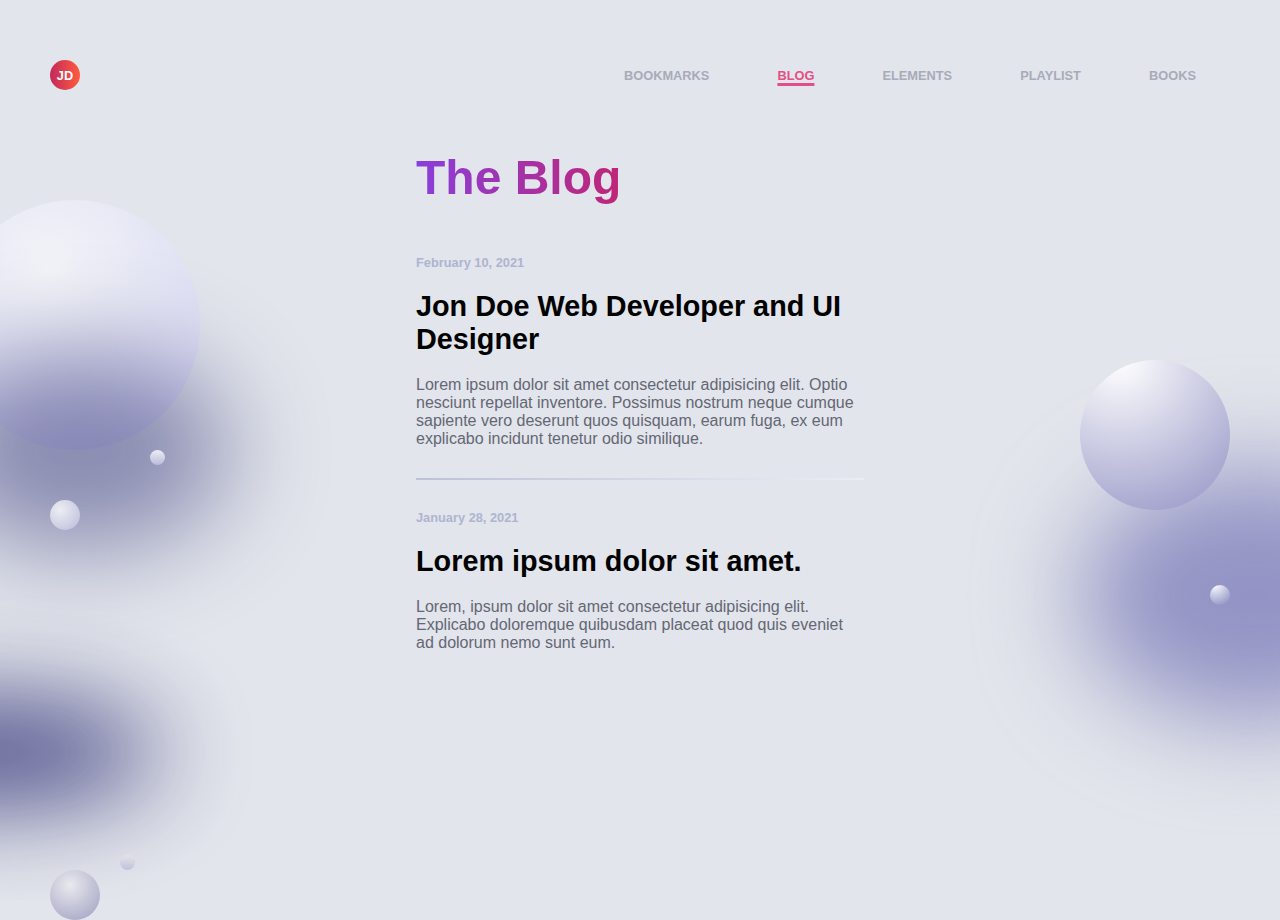
==== index.html @ 6b87f164 "UI Blog" ====
<!DOCTYPE html>
<html lang="en">
  <head>
    <meta charset="UTF-8" />
    <meta http-equiv="X-UA-Compatible" content="IE=edge" />
    <meta name="viewport" content="width=device-width, initial-scale=1.0" />
    <link rel="stylesheet" href="https://cdnjs.cloudflare.com/ajax/libs/font-awesome/5.15.2/css/all.min.css"/>
    <link rel="stylesheet" href="style.css" />
    <title>UI Blog Page</title>
  </head>
  <body>
    <header class="toggle">
      <div class="logo">
        <h1 id="logo">JD</h1>
      </div>
      <div class="nav" id="nav">
        <ul>
          <li>bookmarks</li>
          <li class="active">blog</li>
          <li>elements</li>
          <li>playlist</li>
          <li>books</li>
        </ul>
      </div>
      <div class="burger">
        <i class="fas fa-bars fa-lg" id="show"></i>
        <i class="fas fa-times fa-lg" onclick="close()" id="close"></i>
      </div>
    </header>

    <section class="container">
      <div class="info">
        <h1 class="title">The Blog</h1>
        <h4 class="date">February 10, 2021</h4>
        <h2 class="subtitle">Jon Doe Web Developer and UI Designer</h2>
        <p>
          Lorem ipsum dolor sit amet consectetur adipisicing elit. Optio
          nesciunt repellat inventore. Possimus nostrum neque cumque sapiente
          vero deserunt quos quisquam, earum fuga, ex eum explicabo incidunt
          tenetur odio similique.
        </p>

        <div class="line"></div>

        <h4 class="date">January 28, 2021</h4>
        <h2 class="subtitle">Lorem ipsum dolor sit amet.</h2>
        <p>
          Lorem, ipsum dolor sit amet consectetur adipisicing elit. Explicabo
          doloremque quibusdam placeat quod quis eveniet ad dolorum nemo sunt
          eum.
        </p>
      </div>
    </section>
    <div class="circle1"></div>
    <div class="circle11"></div>
    <div class="circle12"></div>
    <div class="circle2"></div>
    <div class="circle23"></div>
    <div class="circle3"></div>
    <div class="circle33"></div>
    <div class="shadow1"></div>
    <div class="shadow2"></div>

    <script>
const burger = document.querySelector(".burger");
const header = document.querySelector(".toggle");
burger.addEventListener("click", () => {
header.classList.toggle("show");
})
    </script>
  </body>
</html>
---- style.css ----
* {
  padding: 0;
  margin: 0;
  box-sizing: border-box;
}
body,
html {
  min-width: 350px;   
  width: 100%;
  height: 100vh;
  font-family: "Poppins", sans-serif;
  background-color: #e2e5eb;
  overflow: hidden;
}
header {
  width: 100%;
  height: 100px;
  padding: 50px 50px 0px 50px;
  display: flex;
  align-items: center;
  justify-content: space-between;
}
header .nav {
  width: 50%;
  right: 50px;
  position: absolute;
}
header .nav > ul {
    width: 100%;
  display: flex;
  flex-direction: row;
  justify-content: space-around;
  text-transform: uppercase;
  list-style: none;
  font-weight: 600;
}
.logo {
  width: 35px;
  height: 35px;
  display: flex;
  align-items: center;
  justify-content: center;
  border-radius: 50%;
  background: linear-gradient(to right, rgb(194, 41, 92), rgb(255, 91, 62));
  cursor: pointer;
}
#logo {
  color: white;
  font-size: 1rem;
}
.nav > ul > li {
  color: #a8abb9;
  cursor: pointer;
}
#show{
    position: relative;
    display: none;
    cursor: pointer;
}
#close{
    position: relative;
    display: none;
    cursor: pointer;
}
.toggle.show #close{
    display: flex;
}
.toggle.show #show{
    display: none;
}
.toggle.show .nav{
    display: flex;
    flex-direction: column;
    height: 200px;
    top: 100px;
    right: 50px;
    align-items: flex-end;
    text-align: right;
    z-index: 6;
}
.toggle.show .nav > ul{
    height: 100%;
    flex-direction: column;
    justify-content: space-between;
}
.toggle.show .nav > ul > li{
    color: #5e636f;
}

header .nav > ul > li:hover{
    color:#e54e84 ;
}
.active {
  color: #e54e84 !important;
    text-decoration: underline;
    text-underline-position: under;
    text-decoration-thickness: 3px;
    text-decoration-style: solid;
    text-decoration-line: underline;
    text-decoration-color: #e54e84 !important;
}
.container {
  width: 100%;
  height: auto;
  display: flex;
  flex-direction: column;
  align-items: center;
  overflow: hidden;
  position: relative;
}
.info {
  width: 35%;
}
.container .title {
  font-size: 5rem;
  padding: 50px 0px;
  background: linear-gradient(to right, #893fdb, #ff0700);
  -webkit-background-clip: text;
  -webkit-text-fill-color: transparent;
}
.container .subtitle {
  font-size: 2.2rem;
  font-weight: 600;
  padding: 20px 0;
}
h4 {
  color: #aeb4d1;
  font-size: 0.8rem;
}
p {
  color: #646774;
}
.line {
  margin: 30px 0px;
  width: 100%;
  height: 2px;
  background: linear-gradient(to right, #bbc1d8, #ebedf5);
}
.circle1 {
  position: absolute;
  top: 200px;
  left: -50px;
  width: 250px;
  height: 250px;
  border-radius: 50%;
  background: radial-gradient(circle at 100px 70px, #f3f5f8, #d5d5f1);
}
.circle1::after {
  content: "";
  position: absolute;
  bottom: -100px;
  left: -20px;
  background-color: #313177;
  width: 120%;
  height: 80%;
  border-radius: 50%;
  z-index: 2;
  filter: blur(50px);
  opacity: 0.5;
}
.circle11 {
  position: absolute;
  top: 500px;
  left: 50px;
  width: 30px;
  height: 30px;
  border-radius: 50%;
  background: radial-gradient(circle at 10px 10px, #ebeef3, #bbbbdb);
  z-index: 3;
}
.circle12 {
  position: absolute;
  top: 450px;
  left: 150px;
  width: 15px;
  height: 15px;
  border-radius: 50%;
  background: linear-gradient(to bottom, #ebeef3, #bbbbdb);
  z-index: 3;
}
.circle2 {
  position: absolute;
  bottom: -20px;
  left: 50px;
  width: 50px;
  height: 50px;
  border-radius: 50%;
  background: radial-gradient(circle at 20px 15px, #e9e9ee, #9e9ec1);
  z-index: 3;
}
.shadow1 {
  position: relative;
  bottom: 1%;
  left: -190px;
  background-color: #313177;
  width: 350px;
  height: 100px;
  border-radius: 50%;
  z-index: 2;
  filter: blur(50px);
  opacity: 0.9;
}
.circle23 {
  position: absolute;
  bottom: 30px;
  left: 120px;
  width: 15px;
  height: 15px;
  border-radius: 50%;
  background: linear-gradient(to bottom, #e3e3e9, #c1c1dd);
  z-index: 3;
}
.circle3 {
  position: absolute;
  top: 40%;
  right: 50px;
  width: 150px;
  height: 150px;
  border-radius: 50%;
  background: radial-gradient(circle at 40px 0px, #ffffff, #9393c5);
  z-index: 3;
}
.shadow2 {
  position: absolute;
  bottom: 180px;
  right: -150px;
  background-color: #9393c5;
  width: 350px;
  height: 250px;
  border-radius: 50%;
  z-index: 2;
  filter: blur(50px);
}
.circle33 {
  position: absolute;
  top: 65%;
  right: 50px;
  width: 20px;
  height: 20px;
  border-radius: 50%;
  background: radial-gradient(circle at 5px 0px, #fbfbff, #8388bb);
  z-index: 3;
}

@media (min-device-width: 1024px){
    .toggle.show .nav{
        display: none;
    }
    .container .title{
            font-size: 3rem;
        }
        .container .subtitle {
            font-size: 1.8rem;
        }
        .nav > ul > li {
            font-size: 0.8rem;
        }
        #logo{
            font-size: 0.8rem;
        }
        .logo {
            width: 30px;
            height: 30px;
        }
        .shadow1{
            bottom: -50px;
        }
        .burger{
            display: none;
        }
    }

    @media (min-device-width: 768px) and (max-width: 1024px) {
        .toggle.show .nav{
            display: none;
        }
        .nav{
            display: flex;
        }
    .info{
        width: 50%;
    }
    .container .title{
        font-size: 3rem;
    }
    .container .subtitle {
        font-size: 1.8rem;
    }
    .nav > ul > li {
        font-size: 0.8rem;
    }
    #logo{
        font-size: 0.8rem;
    }
    .logo {
        width: 30px;
        height: 30px;
    }
    header .nav{
        width: 70%;
    }
    .burger{
        display: none;
    }
}

@media (min-device-width: 350px) and (max-width: 767px) {
    .toggle.show .nav{
        display: flex;
    }
    .nav{
        display: none;
    }
    li:hover{
        color: #e54e84 !important;
    }
    .burger{
        display: flex;
    }
    #show{
        display: flex;
    }
    .info{
        z-index: 5;
    }
    
    .container .title{
        font-size: 2.9rem;
        padding: 20px 0;
    }
    
    .container .subtitle {
        font-size: 1.7rem;
    }
    p{
        font-size: 0.9rem;
        color: #414249;
    }
    .date{
        color: #5c5e69;
    }
    
.circle3 {
    top: 50%;
    width: 100px;
    height: 100px;
  }
  
.circle33 {
    right: 20px;
    width: 15px;
    height: 15px;
  }
.shadow2 {
    position: absolute;
    bottom: 180px;
    right: -200px;
    background-color: #9393c5;
    width: 350px;
    height: 250px;
    border-radius: 50%;
    z-index: 2;
    filter: blur(50px);
  }
}

@media (min-device-width: 350px) and (max-width: 400px) {
    .container .title{
        font-size: 2.5rem;
        padding: 20px 0;
    }
    
    .container .subtitle {
        font-size: 1.4rem;
    }
    p{
        font-size: 0.9rem;
        color: #414249;
    }
    .info{
        width: 60%;
    }
}
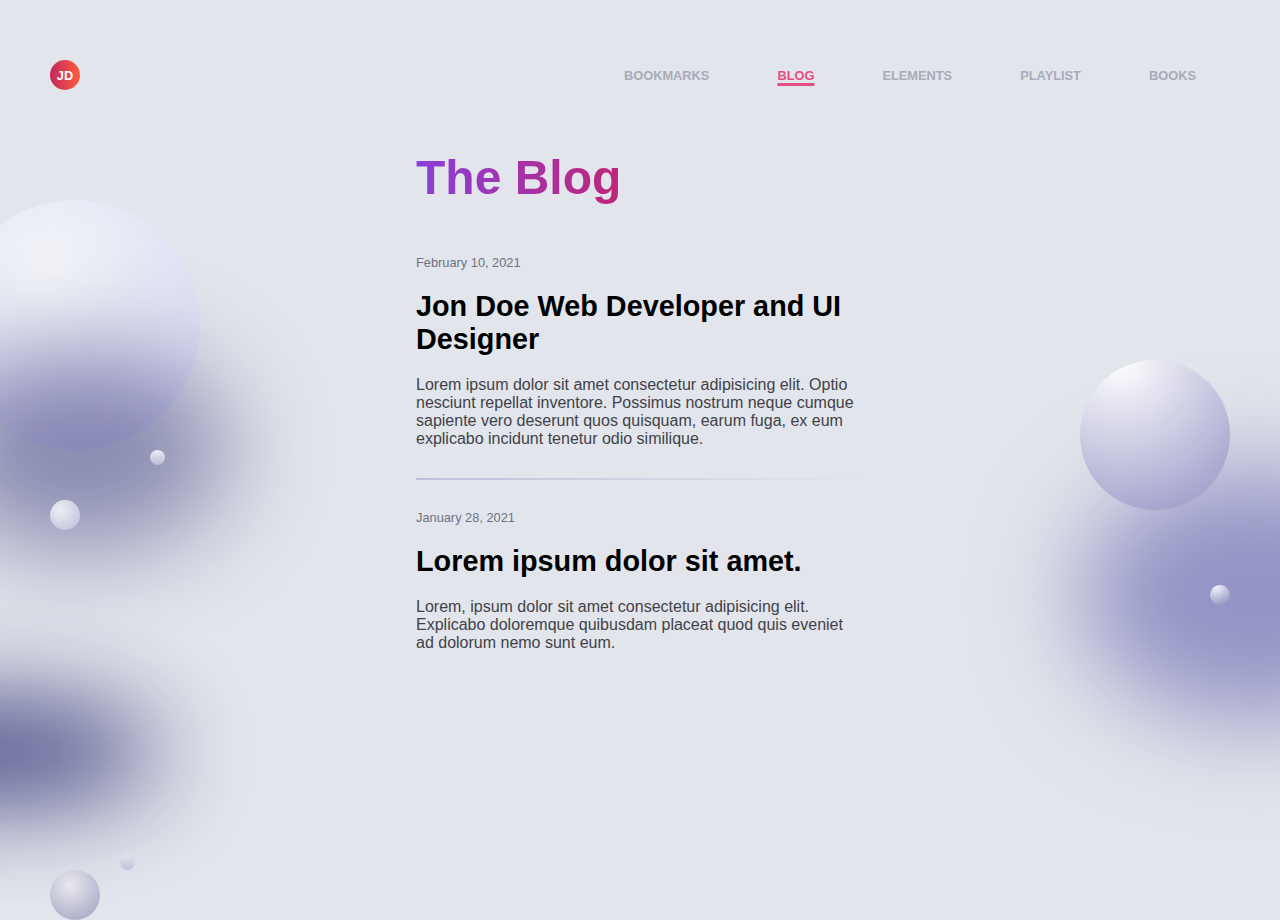
==== commit e66173f1: "Adjustments for better performance" ====
--- a/index.html
+++ b/index.html
@@ -31,7 +31,7 @@
     <section class="container">
       <div class="info">
         <h1 class="title">The Blog</h1>
-        <h4 class="date">February 10, 2021</h4>
+        <p class="date">February 10, 2021</p>
         <h2 class="subtitle">Jon Doe Web Developer and UI Designer</h2>
         <p>
           Lorem ipsum dolor sit amet consectetur adipisicing elit. Optio
@@ -42,7 +42,7 @@
 
         <div class="line"></div>
 
-        <h4 class="date">January 28, 2021</h4>
+        <p class="date">January 28, 2021</p>
         <h2 class="subtitle">Lorem ipsum dolor sit amet.</h2>
         <p>
           Lorem, ipsum dolor sit amet consectetur adipisicing elit. Explicabo
@@ -65,8 +65,7 @@
 const burger = document.querySelector(".burger");
 const header = document.querySelector(".toggle");
 burger.addEventListener("click", () => {
-header.classList.toggle("show");
-})
+header.classList.toggle("show");})
     </script>
   </body>
 </html>
--- a/style.css
+++ b/style.css
@@ -5,7 +5,7 @@
 }
 body,
 html {
-  min-width: 350px;   
+  min-width: 350px;
   width: 100%;
   height: 100vh;
   font-family: "Poppins", sans-serif;
@@ -26,7 +26,7 @@
   position: absolute;
 }
 header .nav > ul {
-    width: 100%;
+  width: 100%;
   display: flex;
   flex-direction: row;
   justify-content: space-around;
@@ -52,52 +52,51 @@
   color: #a8abb9;
   cursor: pointer;
 }
-#show{
-    position: relative;
-    display: none;
-    cursor: pointer;
-}
-#close{
-    position: relative;
-    display: none;
-    cursor: pointer;
-}
-.toggle.show #close{
-    display: flex;
-}
-.toggle.show #show{
-    display: none;
-}
-.toggle.show .nav{
-    display: flex;
-    flex-direction: column;
-    height: 200px;
-    top: 100px;
-    right: 50px;
-    align-items: flex-end;
-    text-align: right;
-    z-index: 6;
-}
-.toggle.show .nav > ul{
-    height: 100%;
-    flex-direction: column;
-    justify-content: space-between;
-}
-.toggle.show .nav > ul > li{
-    color: #5e636f;
-}
-
-header .nav > ul > li:hover{
-    color:#e54e84 ;
+#show {
+  position: relative;
+  display: none;
+  cursor: pointer;
+}
+#close {
+  position: relative;
+  display: none;
+  cursor: pointer;
+}
+.toggle.show #close {
+  display: flex;
+}
+.toggle.show #show {
+  display: none;
+}
+.toggle.show .nav {
+  display: flex;
+  flex-direction: column;
+  height: 200px;
+  top: 100px;
+  right: 50px;
+  align-items: flex-end;
+  text-align: right;
+  z-index: 6;
+}
+.toggle.show .nav > ul {
+  height: 100%;
+  flex-direction: column;
+  justify-content: space-between;
+}
+.toggle.show .nav > ul > li {
+  color: #5e636f;
+}
+header .nav > ul > li:hover {
+  color: #e54e84;
 }
 .active {
   color: #e54e84 !important;
-    text-decoration: underline;
-    text-underline-position: under;
-    text-decoration-thickness: 3px;
-    text-decoration-style: solid;
-    text-decoration-line: underline;
-    text-decoration-color: #e54e84 !important;
+  text-decoration: underline;
+  text-underline-position: under;
+  text-decoration-thickness: 3px;
+  text-decoration-style: solid;
+  text-decoration-line: underline;
+  text-decoration-color: #e54e84 !important;
 }
 .container {
   width: 100%;
@@ -123,18 +122,18 @@
   font-weight: 600;
   padding: 20px 0;
 }
-h4 {
-  color: #aeb4d1;
+.date {
+  color: #6e7282;
   font-size: 0.8rem;
 }
 p {
-  color: #646774;
+  color: #414249;
 }
 .line {
   margin: 30px 0px;
   width: 100%;
   height: 2px;
-  background: linear-gradient(to right, #bbc1d8, #ebedf5);
+  background: linear-gradient(to right, #bbc1d8, transparent);
 }
 .circle1 {
   position: absolute;
@@ -242,116 +241,109 @@
   z-index: 3;
 }
 
-@media (min-device-width: 1024px){
-    .toggle.show .nav{
-        display: none;
-    }
-    .container .title{
-            font-size: 3rem;
-        }
-        .container .subtitle {
-            font-size: 1.8rem;
-        }
-        .nav > ul > li {
-            font-size: 0.8rem;
-        }
-        #logo{
-            font-size: 0.8rem;
-        }
-        .logo {
-            width: 30px;
-            height: 30px;
-        }
-        .shadow1{
-            bottom: -50px;
-        }
-        .burger{
-            display: none;
-        }
-    }
+@media (min-device-width: 1024px) {
+  .toggle.show .nav {
+    display: none;
+  }
+  .container .title {
+    font-size: 3rem;
+  }
+  .container .subtitle {
+    font-size: 1.8rem;
+  }
+  .nav > ul > li {
+    font-size: 0.8rem;
+  }
+  #logo {
+    font-size: 0.8rem;
+  }
+  .logo {
+    width: 30px;
+    height: 30px;
+  }
+  .shadow1 {
+    bottom: -50px;
+  }
+  .burger {
+    display: none;
+  }
+}
 
-    @media (min-device-width: 768px) and (max-width: 1024px) {
-        .toggle.show .nav{
-            display: none;
-        }
-        .nav{
-            display: flex;
-        }
-    .info{
-        width: 50%;
-    }
-    .container .title{
-        font-size: 3rem;
-    }
-    .container .subtitle {
-        font-size: 1.8rem;
-    }
-    .nav > ul > li {
-        font-size: 0.8rem;
-    }
-    #logo{
-        font-size: 0.8rem;
-    }
-    .logo {
-        width: 30px;
-        height: 30px;
-    }
-    header .nav{
-        width: 70%;
-    }
-    .burger{
-        display: none;
-    }
+@media (min-device-width: 768px) and (max-width: 1024px) {
+  .toggle.show .nav {
+    display: none;
+  }
+  .nav {
+    display: flex;
+  }
+  .info {
+    width: 50%;
+  }
+  .container .title {
+    font-size: 3rem;
+  }
+  .container .subtitle {
+    font-size: 1.8rem;
+  }
+  .nav > ul > li {
+    font-size: 0.8rem;
+  }
+  #logo {
+    font-size: 0.8rem;
+  }
+  .logo {
+    width: 30px;
+    height: 30px;
+  }
+  header .nav {
+    width: 70%;
+  }
+  .burger {
+    display: none;
+  }
 }
 
 @media (min-device-width: 350px) and (max-width: 767px) {
-    .toggle.show .nav{
-        display: flex;
-    }
-    .nav{
-        display: none;
-    }
-    li:hover{
-        color: #e54e84 !important;
-    }
-    .burger{
-        display: flex;
-    }
-    #show{
-        display: flex;
-    }
-    .info{
-        z-index: 5;
-    }
-    
-    .container .title{
-        font-size: 2.9rem;
-        padding: 20px 0;
-    }
-    
-    .container .subtitle {
-        font-size: 1.7rem;
-    }
-    p{
-        font-size: 0.9rem;
-        color: #414249;
-    }
-    .date{
-        color: #5c5e69;
-    }
-    
-.circle3 {
+  .toggle.show .nav {
+    display: flex;
+  }
+  .nav {
+    display: none;
+  }
+  li:hover {
+    color: #e54e84 !important;
+  }
+  .burger {
+    display: flex;
+  }
+  #show {
+    display: flex;
+  }
+  .info {
+    z-index: 5;
+  }
+  .container .title {
+    font-size: 2.9rem;
+    padding: 20px 0;
+  }
+  .container .subtitle {
+    font-size: 1.7rem;
+  }
+  p {
+    font-size: 0.9rem;
+    color: #414249;
+  }
+  .circle3 {
     top: 50%;
     width: 100px;
     height: 100px;
   }
-  
-.circle33 {
+  .circle33 {
     right: 20px;
     width: 15px;
     height: 15px;
   }
-.shadow2 {
+  .shadow2 {
     position: absolute;
     bottom: 180px;
     right: -200px;
@@ -365,19 +357,18 @@
 }
 
 @media (min-device-width: 350px) and (max-width: 400px) {
-    .container .title{
-        font-size: 2.5rem;
-        padding: 20px 0;
-    }
-    
-    .container .subtitle {
-        font-size: 1.4rem;
-    }
-    p{
-        font-size: 0.9rem;
-        color: #414249;
-    }
-    .info{
-        width: 60%;
-    }
-}+  .container .title {
+    font-size: 2.5rem;
+    padding: 20px 0;
+  }
+  .container .subtitle {
+    font-size: 1.4rem;
+  }
+  p {
+    font-size: 0.9rem;
+    color: #414249;
+  }
+  .info {
+    width: 60%;
+  }
+}
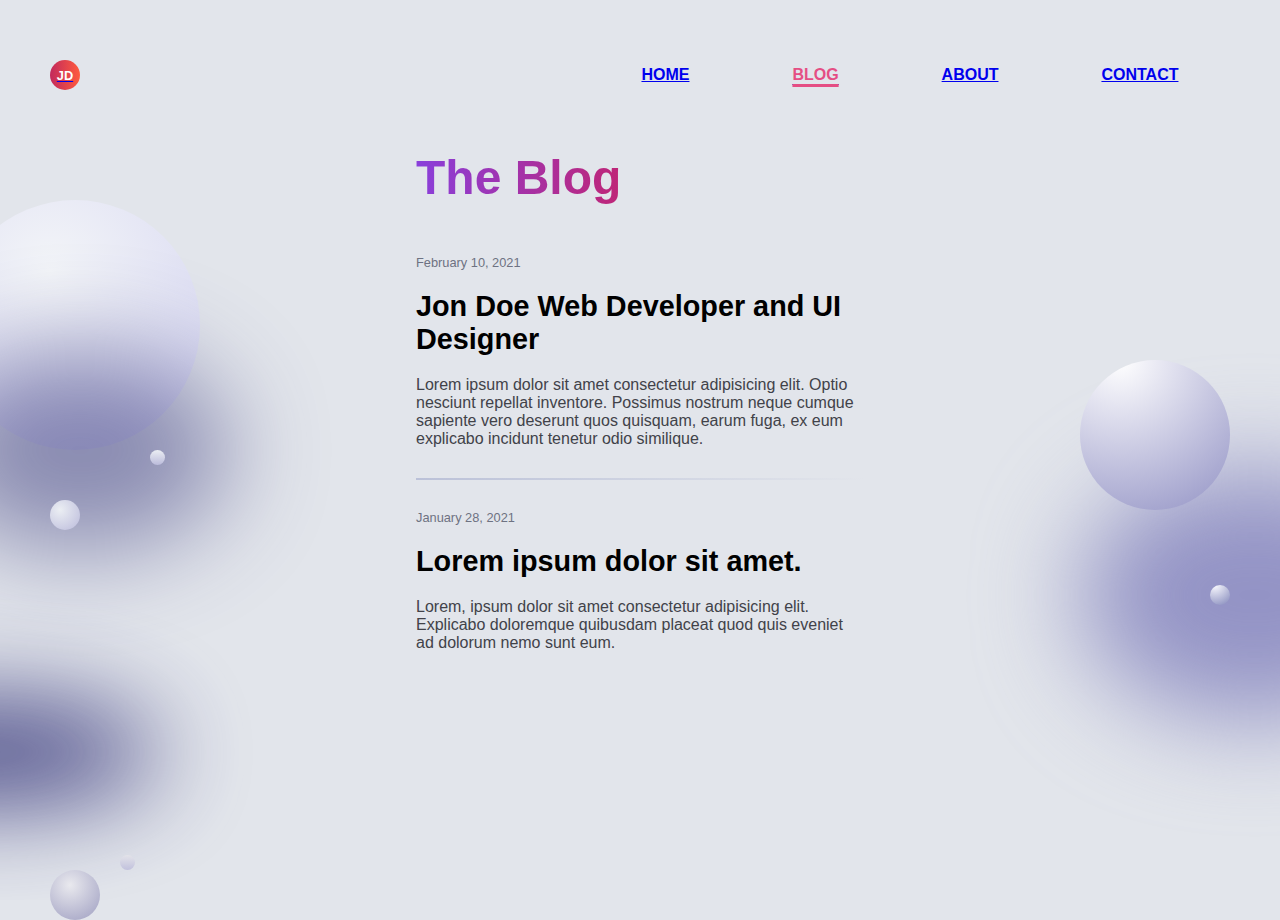
==== commit 580b1d9d: "Finished the other pages" ====
--- a/index.html
+++ b/index.html
@@ -4,6 +4,7 @@
     <meta charset="UTF-8" />
     <meta http-equiv="X-UA-Compatible" content="IE=edge" />
     <meta name="viewport" content="width=device-width, initial-scale=1.0" />
+    <meta name="description" content="UI designed blog website created with html and css"/>
     <link rel="stylesheet" href="https://cdnjs.cloudflare.com/ajax/libs/font-awesome/5.15.2/css/all.min.css"/>
     <link rel="stylesheet" href="style.css" />
     <title>UI Blog Page</title>
@@ -11,15 +12,14 @@
   <body>
     <header class="toggle">
       <div class="logo">
-        <h1 id="logo">JD</h1>
+        <a href="./home.html"><h1 id="logo">JD</h1></a>
       </div>
       <div class="nav" id="nav">
         <ul>
-          <li>bookmarks</li>
-          <li class="active">blog</li>
-          <li>elements</li>
-          <li>playlist</li>
-          <li>books</li>
+          <a href="./home.html"><li>Home</li></a>
+          <a href="./index.html"><li class="active">blog</li></a>
+          <a href="./about.html"><li>About</li></a>
+          <a href="./contact.html"><li>Contact</li></a>
         </ul>
       </div>
       <div class="burger">
@@ -51,6 +51,10 @@
         </p>
       </div>
     </section>
+
+    
+<div class="ring"></div>
+<div class="ring2"></div>
     <div class="circle1"></div>
     <div class="circle11"></div>
     <div class="circle12"></div>
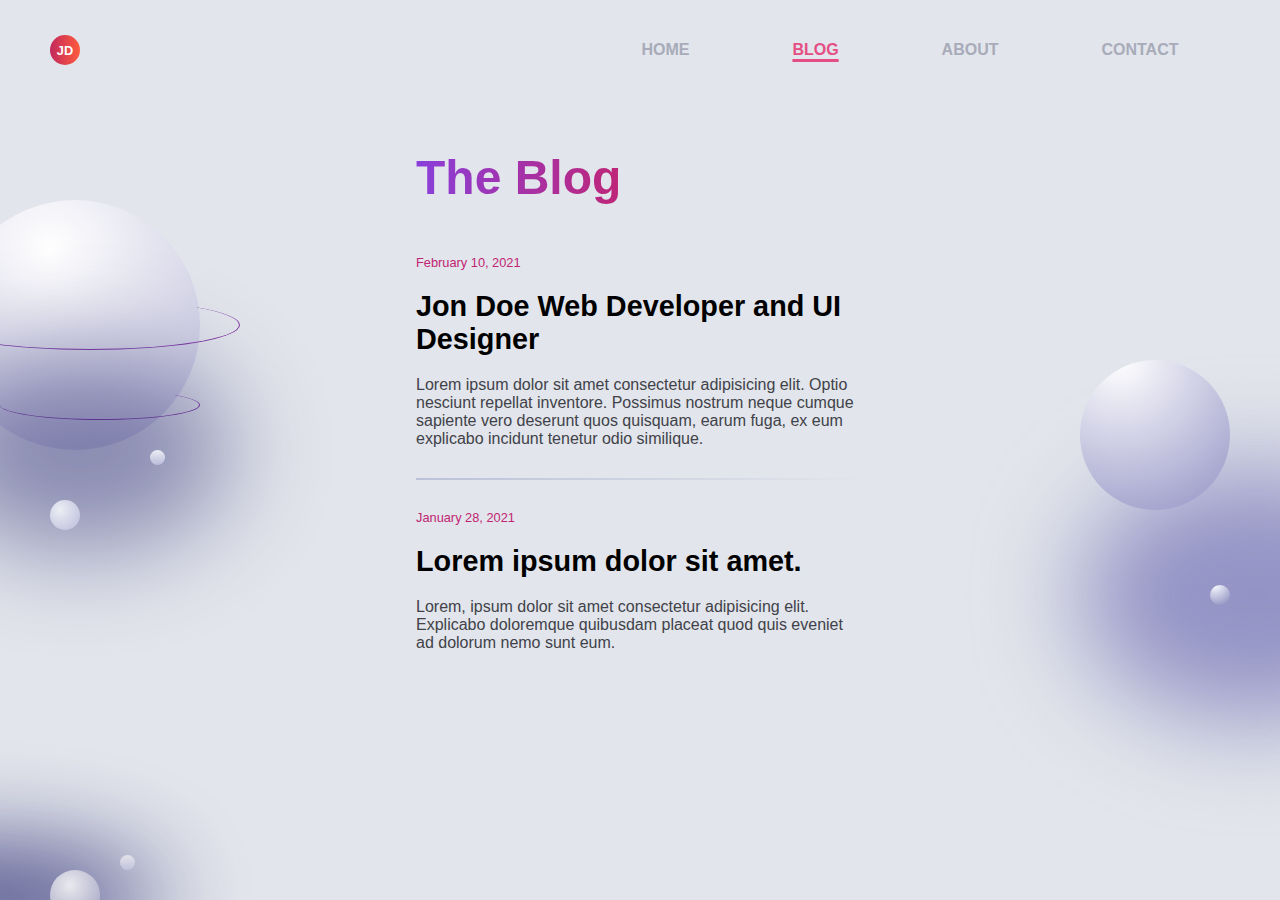
==== commit 762a4c4c: "Mobile view fixed" ====
--- a/index.html
+++ b/index.html
@@ -4,72 +4,79 @@
     <meta charset="UTF-8" />
     <meta http-equiv="X-UA-Compatible" content="IE=edge" />
     <meta name="viewport" content="width=device-width, initial-scale=1.0" />
-    <meta name="description" content="UI designed blog website created with html and css"/>
-    <link rel="stylesheet" href="https://cdnjs.cloudflare.com/ajax/libs/font-awesome/5.15.2/css/all.min.css"/>
+    <meta
+      name="description"
+      content="UI designed blog website created with html and css"
+    />
+    <link
+      rel="stylesheet"
+      href="https://cdnjs.cloudflare.com/ajax/libs/font-awesome/5.15.2/css/all.min.css"
+    />
     <link rel="stylesheet" href="style.css" />
     <title>UI Blog Page</title>
   </head>
   <body>
-    <header class="toggle">
-      <div class="logo">
-        <a href="./home.html"><h1 id="logo">JD</h1></a>
-      </div>
-      <div class="nav" id="nav">
-        <ul>
-          <a href="./home.html"><li>Home</li></a>
-          <a href="./index.html"><li class="active">blog</li></a>
-          <a href="./about.html"><li>About</li></a>
-          <a href="./contact.html"><li>Contact</li></a>
-        </ul>
-      </div>
-      <div class="burger">
-        <i class="fas fa-bars fa-lg" id="show"></i>
-        <i class="fas fa-times fa-lg" onclick="close()" id="close"></i>
-      </div>
-    </header>
+    <div class="wrapper">
+      <header class="toggle">
+        <div class="logo">
+          <a href="./home.html"><h1 id="logo">JD</h1></a>
+        </div>
+        <div class="nav" id="nav">
+          <ul>
+            <a href="./home.html"><li>Home</li></a>
+            <a href="./index.html"><li class="active">blog</li></a>
+            <a href="./about.html"><li>About</li></a>
+            <a href="./contact.html"><li>Contact</li></a>
+          </ul>
+        </div>
+        <div class="burger">
+          <i class="fas fa-bars fa-lg" id="show"></i>
+          <i class="fas fa-times fa-lg" onclick="close()" id="close"></i>
+        </div>
+      </header>
 
-    <section class="container">
-      <div class="info">
-        <h1 class="title">The Blog</h1>
-        <p class="date">February 10, 2021</p>
-        <h2 class="subtitle">Jon Doe Web Developer and UI Designer</h2>
-        <p>
-          Lorem ipsum dolor sit amet consectetur adipisicing elit. Optio
-          nesciunt repellat inventore. Possimus nostrum neque cumque sapiente
-          vero deserunt quos quisquam, earum fuga, ex eum explicabo incidunt
-          tenetur odio similique.
-        </p>
+      <section class="container">
+        <div class="info">
+          <h1 class="title">The Blog</h1>
+          <p class="date">February 10, 2021</p>
+          <h2 class="subtitle">Jon Doe Web Developer and UI Designer</h2>
+          <p>
+            Lorem ipsum dolor sit amet consectetur adipisicing elit. Optio
+            nesciunt repellat inventore. Possimus nostrum neque cumque sapiente
+            vero deserunt quos quisquam, earum fuga, ex eum explicabo incidunt
+            tenetur odio similique.
+          </p>
 
-        <div class="line"></div>
+          <div class="line"></div>
 
-        <p class="date">January 28, 2021</p>
-        <h2 class="subtitle">Lorem ipsum dolor sit amet.</h2>
-        <p>
-          Lorem, ipsum dolor sit amet consectetur adipisicing elit. Explicabo
-          doloremque quibusdam placeat quod quis eveniet ad dolorum nemo sunt
-          eum.
-        </p>
-      </div>
-    </section>
+          <p class="date">January 28, 2021</p>
+          <h2 class="subtitle">Lorem ipsum dolor sit amet.</h2>
+          <p>
+            Lorem, ipsum dolor sit amet consectetur adipisicing elit. Explicabo
+            doloremque quibusdam placeat quod quis eveniet ad dolorum nemo sunt
+            eum.
+          </p>
+        </div>
+      </section>
 
-    
-<div class="ring"></div>
-<div class="ring2"></div>
-    <div class="circle1"></div>
-    <div class="circle11"></div>
-    <div class="circle12"></div>
-    <div class="circle2"></div>
-    <div class="circle23"></div>
-    <div class="circle3"></div>
-    <div class="circle33"></div>
-    <div class="shadow1"></div>
-    <div class="shadow2"></div>
-
+      <div class="ring"></div>
+      <div class="ring2"></div>
+      <div class="circle1"></div>
+      <div class="circle11"></div>
+      <div class="circle12"></div>
+      <div class="circle2"></div>
+      <div class="circle23"></div>
+      <div class="circle3"></div>
+      <div class="circle33"></div>
+      <div class="shadow1"></div>
+      <div class="shadow2"></div>
+    </div>
     <script>
-const burger = document.querySelector(".burger");
-const header = document.querySelector(".toggle");
-burger.addEventListener("click", () => {
-header.classList.toggle("show");})
+      const burger = document.querySelector(".burger");
+      const header = document.querySelector(".toggle");
+      burger.addEventListener("click", () => {
+        header.classList.toggle("show");
+      });
     </script>
   </body>
 </html>
--- a/style.css
+++ b/style.css
@@ -5,17 +5,21 @@
 }
 body,
 html {
-  min-width: 350px;
   width: 100%;
   height: 100vh;
   font-family: "Poppins", sans-serif;
   background-color: #e2e5eb;
+}
+.wrapper{
+  width: 100%;
+  height: 100%;
   overflow: hidden;
+  position: relative;
 }
 header {
   width: 100%;
   height: 100px;
-  padding: 50px 50px 0px 50px;
+  padding: 0px 50px;
   display: flex;
   align-items: center;
   justify-content: space-between;
@@ -87,6 +91,13 @@
   color: #5e636f;
 }
 header .nav > ul > li:hover {
+  color: #e54e84;
+}
+a{
+  color: #a8abb9;
+  text-decoration: none;
+}
+a:hover{
   color: #e54e84;
 }
 .active {
@@ -100,12 +111,11 @@
 }
 .container {
   width: 100%;
-  height: auto;
   display: flex;
   flex-direction: column;
   align-items: center;
-  overflow: hidden;
-  position: relative;
+  position: absolute;
+  z-index: 5;
 }
 .info {
   width: 35%;
@@ -123,7 +133,7 @@
   padding: 20px 0;
 }
 .date {
-  color: #6e7282;
+  color: #c12473;
   font-size: 0.8rem;
 }
 p {
@@ -134,6 +144,30 @@
   width: 100%;
   height: 2px;
   background: linear-gradient(to right, #bbc1d8, transparent);
+}
+.ring{
+  position: absolute;
+  z-index: 2;
+  top: 300px;
+  left: -60px;
+  width: 300px;
+  height: 50px;
+  border-bottom: 1px solid;
+  border-right: 1px solid;
+  border-radius: 50%;
+  border-color: rgb(129, 56, 163);
+}
+.ring2{
+position: absolute;
+z-index: 2;
+top: 390px;
+left: 0px;
+width: 200px;
+height: 30px;
+border-bottom: 1px solid;
+border-right: 1px solid;
+border-radius: 50%;
+border-color: rgb(129, 56, 163);
 }
 .circle1 {
   position: absolute;
@@ -142,7 +176,7 @@
   width: 250px;
   height: 250px;
   border-radius: 50%;
-  background: radial-gradient(circle at 100px 70px, #f3f5f8, #d5d5f1);
+  background: radial-gradient(circle at 100px 50px, #ffffff, #bfbfdb);
 }
 .circle1::after {
   content: "";
@@ -188,7 +222,7 @@
   z-index: 3;
 }
 .shadow1 {
-  position: relative;
+  position: absolute;
   bottom: 1%;
   left: -190px;
   background-color: #313177;
@@ -218,6 +252,10 @@
   border-radius: 50%;
   background: radial-gradient(circle at 40px 0px, #ffffff, #9393c5);
   z-index: 3;
+  transition: transform 0.7s ease-out;
+}
+.circle3:hover{
+  transform: rotateZ(45deg);
 }
 .shadow2 {
   position: absolute;
@@ -304,8 +342,15 @@
 }
 
 @media (min-device-width: 350px) and (max-width: 767px) {
+  .wrapper{
+    height: 110vh;
+  }
   .toggle.show .nav {
     display: flex;
+    background-color: #c6c8de;
+    padding: 20px;
+    width: 40%;
+    border-radius: 10px;
   }
   .nav {
     display: none;
@@ -321,6 +366,7 @@
   }
   .info {
     z-index: 5;
+    width: 70%;
   }
   .container .title {
     font-size: 2.9rem;
@@ -356,7 +402,29 @@
   }
 }
 
-@media (min-device-width: 350px) and (max-width: 400px) {
+@media (min-device-width: 320px) and (max-width: 400px) {
+  .toggle.show .nav {
+    display: flex;
+    background-color: #c6c8de;
+    padding: 20px;
+    width: 35%;
+    border-radius: 10px;
+  }
+  .nav {
+    display: none;
+  }
+  li:hover {
+    color: #e54e84 !important;
+  }
+  .burger {
+    display: flex;
+  }
+  #show {
+    display: flex;
+  }
+  .wrapper{
+    height: 120vh;
+  }
   .container .title {
     font-size: 2.5rem;
     padding: 20px 0;
